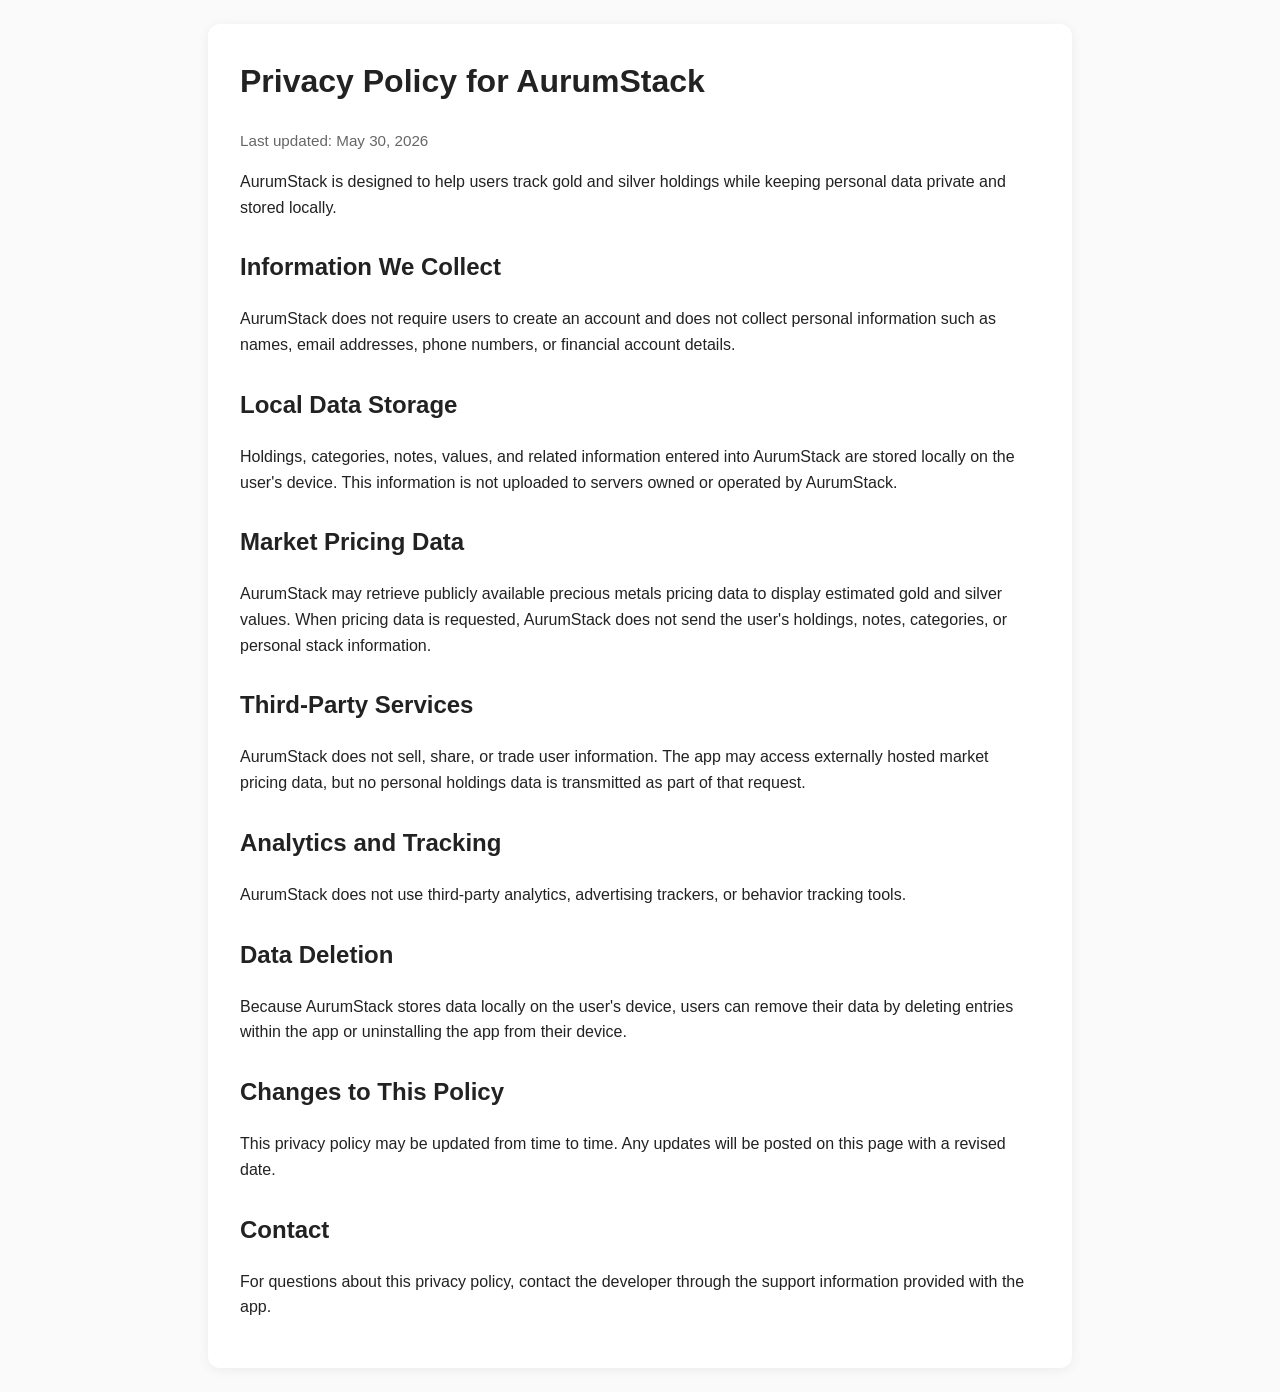
==== privacy.html @ fa4abbd5 "Add privacy policy for AurumStack This file contains the privacy policy for AurumStack, detailing da" ====
<!DOCTYPE html>
<html lang="en">
<head>
  <meta charset="UTF-8" />
  <meta name="viewport" content="width=device-width, initial-scale=1.0" />
  <title>AurumStack Privacy Policy</title>
  <style>
    body {
      font-family: -apple-system, BlinkMacSystemFont, "Segoe UI", Roboto, Arial, sans-serif;
      line-height: 1.6;
      margin: 0;
      padding: 24px;
      background: #fafafa;
      color: #222;
    }

    main {
      max-width: 800px;
      margin: 0 auto;
      background: #ffffff;
      padding: 32px;
      border-radius: 12px;
      box-shadow: 0 2px 12px rgba(0,0,0,0.06);
    }

    h1 {
      margin-top: 0;
    }

    h2 {
      margin-top: 28px;
    }

    .updated {
      color: #666;
      font-size: 0.95rem;
    }
  </style>
</head>
<body>
  <main>
    <h1>Privacy Policy for AurumStack</h1>
    <p class="updated">Last updated: May 30, 2026</p>

    <p>
      AurumStack is designed to help users track gold and silver holdings while keeping personal data private and stored locally.
    </p>

    <h2>Information We Collect</h2>
    <p>
      AurumStack does not require users to create an account and does not collect personal information such as names, email addresses, phone numbers, or financial account details.
    </p>

    <h2>Local Data Storage</h2>
    <p>
      Holdings, categories, notes, values, and related information entered into AurumStack are stored locally on the user's device. This information is not uploaded to servers owned or operated by AurumStack.
    </p>

    <h2>Market Pricing Data</h2>
    <p>
      AurumStack may retrieve publicly available precious metals pricing data to display estimated gold and silver values. When pricing data is requested, AurumStack does not send the user's holdings, notes, categories, or personal stack information.
    </p>

    <h2>Third-Party Services</h2>
    <p>
      AurumStack does not sell, share, or trade user information. The app may access externally hosted market pricing data, but no personal holdings data is transmitted as part of that request.
    </p>

    <h2>Analytics and Tracking</h2>
    <p>
      AurumStack does not use third-party analytics, advertising trackers, or behavior tracking tools.
    </p>

    <h2>Data Deletion</h2>
    <p>
      Because AurumStack stores data locally on the user's device, users can remove their data by deleting entries within the app or uninstalling the app from their device.
    </p>

    <h2>Changes to This Policy</h2>
    <p>
      This privacy policy may be updated from time to time. Any updates will be posted on this page with a revised date.
    </p>

    <h2>Contact</h2>
    <p>
      For questions about this privacy policy, contact the developer through the support information provided with the app.
    </p>
  </main>
</body>
</html>
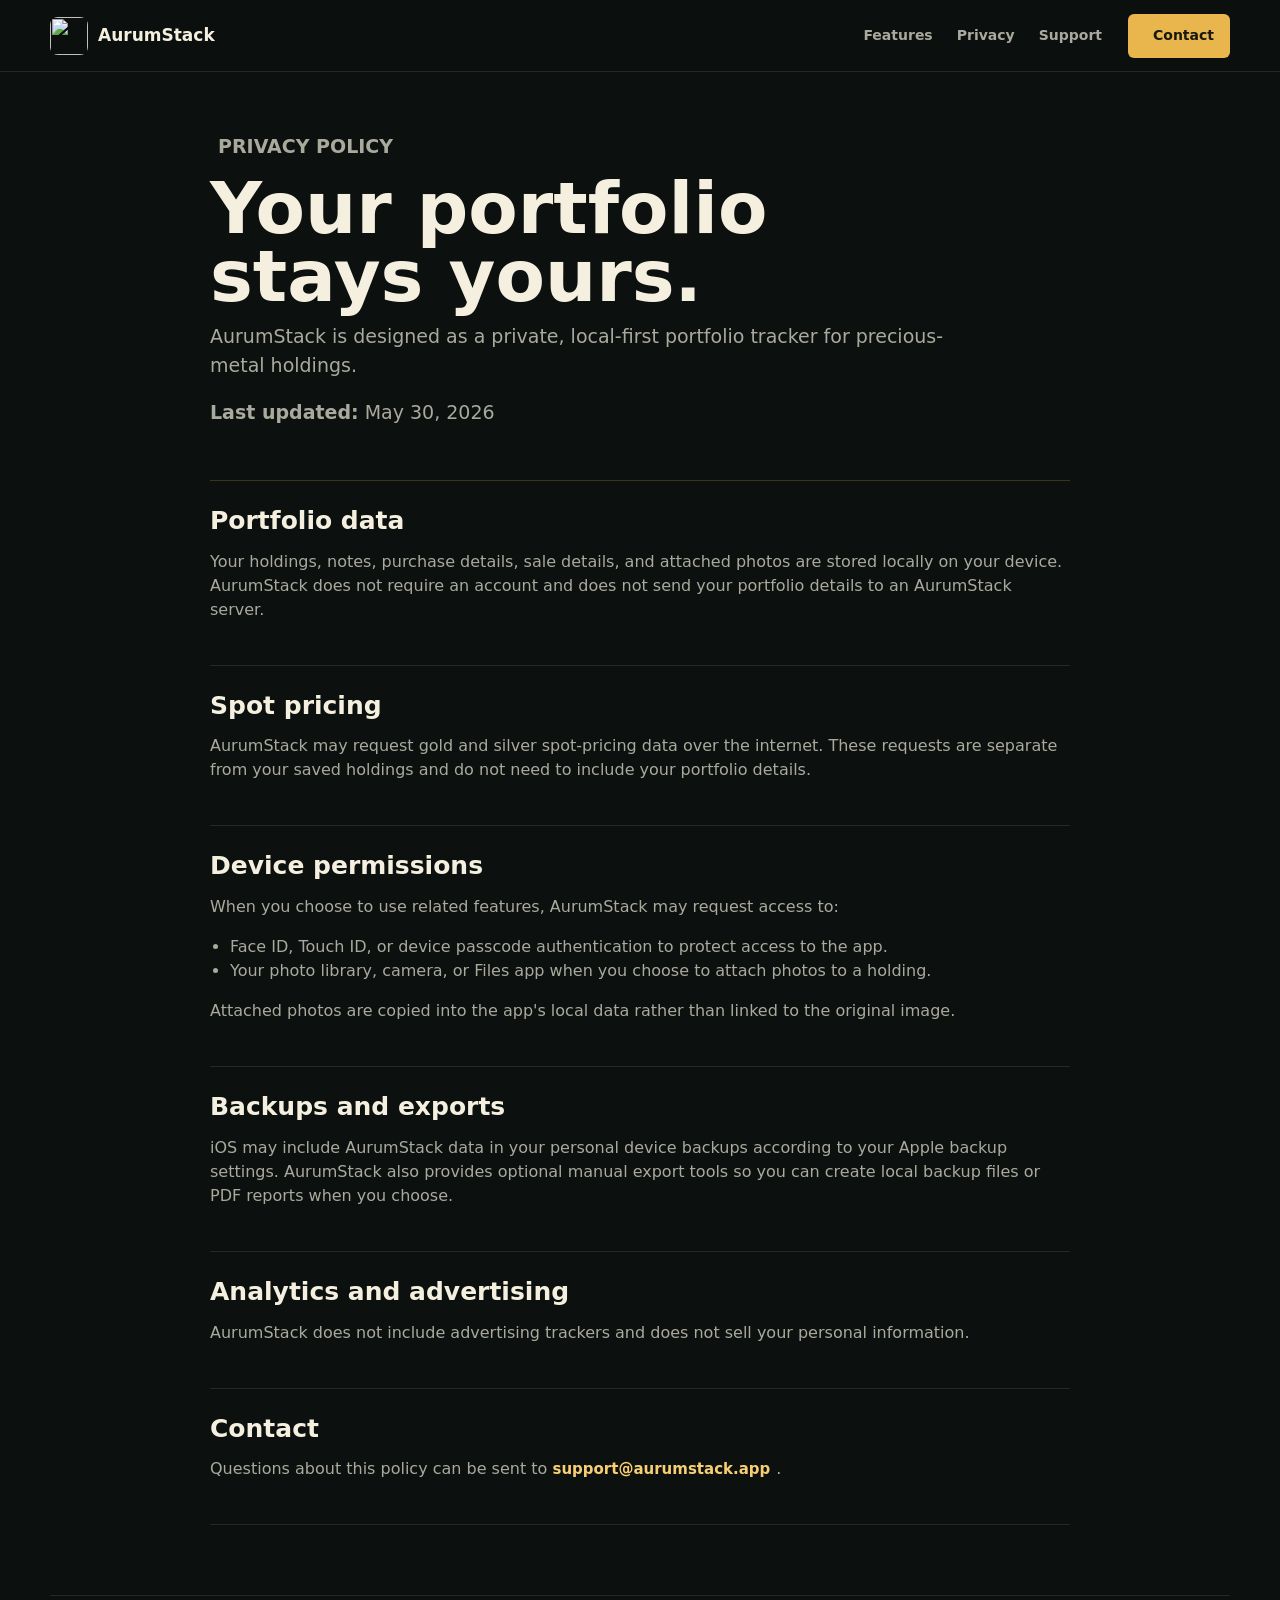
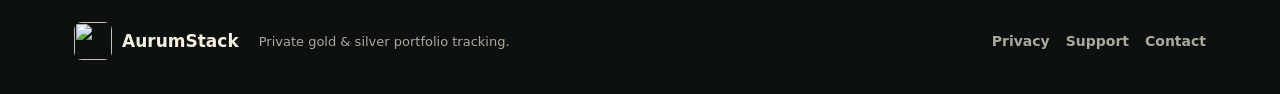
==== commit 15e7f028: "Add files via upload" ====
--- a/privacy.html
+++ b/privacy.html
@@ -1,90 +1,98 @@
 <!DOCTYPE html>
 <html lang="en">
 <head>
-  <meta charset="UTF-8" />
-  <meta name="viewport" content="width=device-width, initial-scale=1.0" />
-  <title>AurumStack Privacy Policy</title>
-  <style>
-    body {
-      font-family: -apple-system, BlinkMacSystemFont, "Segoe UI", Roboto, Arial, sans-serif;
-      line-height: 1.6;
-      margin: 0;
-      padding: 24px;
-      background: #fafafa;
-      color: #222;
-    }
-
-    main {
-      max-width: 800px;
-      margin: 0 auto;
-      background: #ffffff;
-      padding: 32px;
-      border-radius: 12px;
-      box-shadow: 0 2px 12px rgba(0,0,0,0.06);
-    }
-
-    h1 {
-      margin-top: 0;
-    }
-
-    h2 {
-      margin-top: 28px;
-    }
-
-    .updated {
-      color: #666;
-      font-size: 0.95rem;
-    }
-  </style>
+  <meta charset="UTF-8">
+  <meta name="viewport" content="width=device-width, initial-scale=1.0">
+  <meta name="description" content="AurumStack privacy policy.">
+  <title>Privacy Policy | AurumStack</title>
+  <link rel="icon" href="assets/aurumstack-icon.png">
+  <link rel="stylesheet" href="styles.css">
+  <script src="https://unpkg.com/lucide@latest/dist/umd/lucide.min.js" defer></script>
+  <script src="script.js" defer></script>
 </head>
 <body>
-  <main>
-    <h1>Privacy Policy for AurumStack</h1>
-    <p class="updated">Last updated: May 30, 2026</p>
+  <header class="site-header">
+    <a class="brand" href="index.html" aria-label="AurumStack home">
+      <img src="assets/aurumstack-icon.png" alt="">
+      <span>AurumStack</span>
+    </a>
+    <nav class="desktop-nav" aria-label="Main navigation">
+      <a href="index.html#features">Features</a>
+      <a href="privacy.html">Privacy</a>
+      <a href="support.html">Support</a>
+    </nav>
+    <a class="header-cta" href="mailto:support@aurumstack.app">
+      <i data-lucide="mail"></i>
+      <span>Contact</span>
+    </a>
+    <button class="mobile-menu-button" type="button" aria-label="Open navigation" aria-expanded="false">
+      <i data-lucide="menu"></i>
+    </button>
+  </header>
+  <nav class="mobile-nav" aria-label="Mobile navigation">
+    <a href="index.html">Home</a>
+    <a href="index.html#features">Features</a>
+    <a href="privacy.html">Privacy</a>
+    <a href="support.html">Support</a>
+  </nav>
 
-    <p>
-      AurumStack is designed to help users track gold and silver holdings while keeping personal data private and stored locally.
-    </p>
+  <main class="page-main">
+    <div class="page-wrap">
+      <section class="page-intro">
+        <p class="eyebrow"><i data-lucide="shield-check"></i> Privacy Policy</p>
+        <h1>Your portfolio stays yours.</h1>
+        <p>AurumStack is designed as a private, local-first portfolio tracker for precious-metal holdings.</p>
+        <p><strong>Last updated:</strong> May 30, 2026</p>
+      </section>
 
-    <h2>Information We Collect</h2>
-    <p>
-      AurumStack does not require users to create an account and does not collect personal information such as names, email addresses, phone numbers, or financial account details.
-    </p>
+      <section class="content-block">
+        <h2>Portfolio data</h2>
+        <p>Your holdings, notes, purchase details, sale details, and attached photos are stored locally on your device. AurumStack does not require an account and does not send your portfolio details to an AurumStack server.</p>
+      </section>
 
-    <h2>Local Data Storage</h2>
-    <p>
-      Holdings, categories, notes, values, and related information entered into AurumStack are stored locally on the user's device. This information is not uploaded to servers owned or operated by AurumStack.
-    </p>
+      <section class="content-block">
+        <h2>Spot pricing</h2>
+        <p>AurumStack may request gold and silver spot-pricing data over the internet. These requests are separate from your saved holdings and do not need to include your portfolio details.</p>
+      </section>
 
-    <h2>Market Pricing Data</h2>
-    <p>
-      AurumStack may retrieve publicly available precious metals pricing data to display estimated gold and silver values. When pricing data is requested, AurumStack does not send the user's holdings, notes, categories, or personal stack information.
-    </p>
+      <section class="content-block">
+        <h2>Device permissions</h2>
+        <p>When you choose to use related features, AurumStack may request access to:</p>
+        <ul>
+          <li>Face ID, Touch ID, or device passcode authentication to protect access to the app.</li>
+          <li>Your photo library, camera, or Files app when you choose to attach photos to a holding.</li>
+        </ul>
+        <p>Attached photos are copied into the app's local data rather than linked to the original image.</p>
+      </section>
 
-    <h2>Third-Party Services</h2>
-    <p>
-      AurumStack does not sell, share, or trade user information. The app may access externally hosted market pricing data, but no personal holdings data is transmitted as part of that request.
-    </p>
+      <section class="content-block">
+        <h2>Backups and exports</h2>
+        <p>iOS may include AurumStack data in your personal device backups according to your Apple backup settings. AurumStack also provides optional manual export tools so you can create local backup files or PDF reports when you choose.</p>
+      </section>
 
-    <h2>Analytics and Tracking</h2>
-    <p>
-      AurumStack does not use third-party analytics, advertising trackers, or behavior tracking tools.
-    </p>
+      <section class="content-block">
+        <h2>Analytics and advertising</h2>
+        <p>AurumStack does not include advertising trackers and does not sell your personal information.</p>
+      </section>
 
-    <h2>Data Deletion</h2>
-    <p>
-      Because AurumStack stores data locally on the user's device, users can remove their data by deleting entries within the app or uninstalling the app from their device.
-    </p>
+      <section class="content-block">
+        <h2>Contact</h2>
+        <p>Questions about this policy can be sent to <a class="text-link" href="mailto:support@aurumstack.app">support@aurumstack.app <i data-lucide="arrow-up-right"></i></a>.</p>
+      </section>
+    </div>
+  </main>
 
-    <h2>Changes to This Policy</h2>
-    <p>
-      This privacy policy may be updated from time to time. Any updates will be posted on this page with a revised date.
-    </p>
-
-    <h2>Contact</h2>
-    <p>
-      For questions about this privacy policy, contact the developer through the support information provided with the app.
-    </p>
-  </main>
+  <footer>
+    <a class="brand" href="index.html">
+      <img src="assets/aurumstack-icon.png" alt="">
+      <span>AurumStack</span>
+    </a>
+    <p>Private gold & silver portfolio tracking.</p>
+    <nav aria-label="Footer navigation">
+      <a href="privacy.html">Privacy</a>
+      <a href="support.html">Support</a>
+      <a href="mailto:support@aurumstack.app">Contact</a>
+    </nav>
+  </footer>
 </body>
 </html>
--- a/styles.css
+++ b/styles.css
@@ -0,0 +1,264 @@
+:root {
+  --bg: #0c100f;
+  --bg-soft: #131715;
+  --panel: #1a1d1a;
+  --panel-warm: #211d16;
+  --ink: #f4efdf;
+  --muted: #aaa99d;
+  --gold: #e9b64d;
+  --gold-soft: #f8ce73;
+  --silver: #b7c4c8;
+  --green: #6eb787;
+  --line: rgba(233, 182, 77, 0.22);
+  --line-soft: rgba(244, 239, 223, 0.11);
+  --max: 1180px;
+}
+
+* { box-sizing: border-box; }
+html { scroll-behavior: smooth; }
+body {
+  margin: 0;
+  background: var(--bg);
+  color: var(--ink);
+  font-family: Inter, ui-sans-serif, system-ui, -apple-system, BlinkMacSystemFont, "Segoe UI", sans-serif;
+  line-height: 1.5;
+}
+a { color: inherit; text-decoration: none; }
+button, a { -webkit-tap-highlight-color: transparent; }
+img { max-width: 100%; display: block; }
+.site-header {
+  position: fixed;
+  z-index: 20;
+  top: 0;
+  left: 0;
+  right: 0;
+  height: 72px;
+  padding: 0 max(22px, calc((100vw - var(--max)) / 2));
+  display: flex;
+  align-items: center;
+  gap: 26px;
+  background: rgba(12, 16, 15, 0.9);
+  border-bottom: 1px solid var(--line-soft);
+  backdrop-filter: blur(18px);
+}
+.brand { display: flex; align-items: center; gap: 10px; font-size: 17px; font-weight: 800; }
+.brand img { width: 38px; height: 38px; border-radius: 8px; object-fit: cover; }
+.desktop-nav { display: flex; gap: 24px; margin-left: auto; }
+.desktop-nav a, footer nav a { color: var(--muted); font-size: 14px; font-weight: 700; transition: color .2s ease; }
+.desktop-nav a:hover, footer nav a:hover { color: var(--gold-soft); }
+.header-cta, .button {
+  display: inline-flex;
+  align-items: center;
+  justify-content: center;
+  gap: 9px;
+  min-height: 44px;
+  padding: 0 15px;
+  border: 1px solid transparent;
+  border-radius: 6px;
+  font-size: 14px;
+  font-weight: 800;
+  transition: transform .2s ease, background .2s ease, border-color .2s ease;
+}
+.header-cta { color: #171810; background: var(--gold); }
+.header-cta:hover, .button:hover { transform: translateY(-2px); }
+.button-primary { color: #171810; background: var(--gold-soft); }
+.button-secondary { color: var(--ink); background: rgba(12, 16, 15, 0.56); border-color: var(--line); }
+.header-cta svg, .button svg, .eyebrow svg, .text-link svg { width: 16px; height: 16px; }
+.mobile-menu-button { display: none; margin-left: auto; color: var(--ink); background: none; border: 0; }
+.mobile-menu-button svg { width: 26px; height: 26px; }
+.mobile-nav { display: none; }
+
+.hero {
+  position: relative;
+  min-height: min(860px, 92vh);
+  padding: 116px 24px 48px;
+  overflow: hidden;
+  background: #11110f;
+}
+.hero-wordmark {
+  position: absolute;
+  inset: -4% -4% auto auto;
+  width: min(1380px, 112vw);
+  height: 106%;
+  object-fit: cover;
+  object-position: center;
+  opacity: .46;
+}
+.hero-shade {
+  position: absolute;
+  inset: 0;
+  background: linear-gradient(90deg, rgba(12,16,15,.98) 4%, rgba(12,16,15,.89) 39%, rgba(12,16,15,.47) 72%, rgba(12,16,15,.32));
+}
+.hero-inner {
+  position: relative;
+  max-width: var(--max);
+  height: 100%;
+  min-height: 670px;
+  margin: 0 auto;
+}
+.hero-copy { position: relative; z-index: 3; max-width: 640px; padding-top: 84px; }
+.eyebrow {
+  display: flex;
+  align-items: center;
+  gap: 8px;
+  margin: 0 0 13px;
+  color: var(--gold-soft);
+  font-size: 12px;
+  font-weight: 900;
+  letter-spacing: 0;
+  text-transform: uppercase;
+}
+h1, h2, h3, p { margin-top: 0; }
+h1 { margin-bottom: 12px; font-family: Georgia, serif; font-size: clamp(64px, 8vw, 116px); font-weight: 500; line-height: .95; }
+h2 { margin-bottom: 16px; font-size: clamp(34px, 5vw, 58px); line-height: 1.03; }
+h3 { margin-bottom: 9px; font-size: 20px; line-height: 1.2; }
+.hero-lead { max-width: 600px; margin-bottom: 13px; color: #fff7df; font-size: clamp(24px, 3vw, 38px); font-weight: 800; line-height: 1.14; }
+.hero-body { max-width: 550px; color: var(--muted); font-size: 18px; }
+.hero-actions { display: flex; flex-wrap: wrap; gap: 11px; margin-top: 26px; }
+.platform-note { display: flex; flex-wrap: wrap; gap: 17px; margin-top: 28px; color: var(--silver); font-size: 13px; font-weight: 800; }
+.platform-note span { display: flex; align-items: center; gap: 7px; }
+.platform-note svg { width: 15px; height: 15px; color: var(--green); }
+
+.phone-scene { position: absolute; z-index: 2; right: 20px; bottom: -88px; width: 360px; transform: rotate(4deg); }
+.phone { padding: 10px; border: 2px solid rgba(240,205,118,.88); border-radius: 48px; background: #080a09; box-shadow: 0 25px 60px rgba(0,0,0,.38); }
+.phone-screen { min-height: 694px; padding: 21px 16px 20px; overflow: hidden; border-radius: 38px; background: #101311; }
+.phone-island { position: absolute; z-index: 1; top: 19px; left: 50%; width: 92px; height: 23px; transform: translateX(-50%); border-radius: 20px; background: #050505; }
+.phone-topbar { display: flex; justify-content: space-between; padding: 1px 7px 20px; color: #f9f5eb; font-size: 11px; font-weight: 800; }
+.phone-topbar div { display: flex; gap: 5px; }
+.phone-topbar svg { width: 12px; height: 12px; }
+.app-header { display: flex; align-items: center; gap: 9px; padding: 11px 0 13px; border-bottom: 1px solid var(--line-soft); }
+.app-header img { width: 33px; height: 33px; border-radius: 7px; }
+.app-header div { display: flex; flex: 1; flex-direction: column; }
+.app-header strong { font-family: Georgia, serif; font-size: 18px; }
+.app-header span, .app-balance span, .app-section-heading small, .holding-list small { color: var(--muted); font-size: 10px; }
+.app-header svg { width: 18px; }
+.app-balance { padding: 26px 0 18px; }
+.app-balance span, .app-balance strong, .app-balance small { display: block; }
+.app-balance strong { margin: 2px 0 8px; color: #fff8e9; font-size: 32px; }
+.app-balance small { display: flex; align-items: center; gap: 5px; color: var(--green); }
+.app-balance svg { width: 12px; height: 12px; }
+.spot-row { display: grid; grid-template-columns: 1fr 1fr; gap: 9px; }
+.spot-row div { padding: 12px; border: 1px solid var(--line); border-radius: 6px; background: var(--panel-warm); }
+.spot-row span, .spot-row strong, .spot-row small { display: block; }
+.spot-row span { color: var(--gold); font-size: 9px; font-weight: 900; }
+.spot-row strong { font-size: 18px; }
+.spot-row small { color: var(--muted); font-size: 9px; }
+.app-section-heading { display: flex; justify-content: space-between; align-items: center; padding: 20px 0 10px; }
+.app-section-heading div { display: flex; flex-direction: column; }
+.app-section-heading span { font-weight: 800; }
+.app-section-heading svg { width: 28px; height: 28px; padding: 7px; color: #171810; border-radius: 50%; background: var(--gold); }
+.holding-list { display: grid; gap: 8px; }
+.holding-list article { display: flex; align-items: center; gap: 9px; padding: 11px 9px; border: 1px solid var(--line-soft); border-radius: 6px; background: #181b18; }
+.holding-list article div:nth-child(2) { display: flex; flex: 1; flex-direction: column; min-width: 0; }
+.holding-list strong { overflow: hidden; font-size: 12px; text-overflow: ellipsis; white-space: nowrap; }
+.holding-list b { color: #fff3d0; font-size: 13px; }
+.metal { display: grid; width: 26px; height: 26px; place-items: center; border-radius: 50%; }
+.metal svg { width: 12px; height: 12px; fill: currentColor; }
+.metal.gold { color: var(--gold); background: rgba(233,182,77,.15); }
+.metal.silver { color: var(--silver); background: rgba(183,196,200,.13); }
+
+.intro-band, .modes-band { padding: 104px 24px; background: var(--bg-soft); }
+.section-heading { max-width: 760px; margin: 0 auto 42px; text-align: center; }
+.section-heading .eyebrow { justify-content: center; }
+.section-heading p:last-child { color: var(--muted); font-size: 18px; }
+.feature-grid { display: grid; max-width: var(--max); margin: auto; grid-template-columns: repeat(4, 1fr); border: 1px solid var(--line-soft); }
+.feature-card { min-height: 254px; padding: 28px 24px; border-right: 1px solid var(--line-soft); background: var(--panel); }
+.feature-card:last-child { border-right: 0; }
+.feature-card > svg { width: 30px; height: 30px; margin-bottom: 30px; color: var(--gold); }
+.feature-card p { color: var(--muted); font-size: 15px; }
+
+.privacy-band { padding: 104px 24px; background: #101715; }
+.privacy-inner { display: grid; max-width: var(--max); margin: auto; grid-template-columns: 1.1fr .9fr; gap: 80px; align-items: center; }
+.privacy-copy p:not(.eyebrow) { max-width: 650px; color: var(--muted); font-size: 19px; }
+.text-link { display: inline-flex; align-items: center; gap: 6px; color: var(--gold-soft); font-size: 15px; font-weight: 900; }
+.privacy-points { display: grid; grid-template-columns: 1fr 1fr; border-top: 1px solid rgba(110,183,135,.34); border-left: 1px solid rgba(110,183,135,.34); }
+.privacy-points div { min-height: 142px; padding: 20px; border-right: 1px solid rgba(110,183,135,.34); border-bottom: 1px solid rgba(110,183,135,.34); }
+.privacy-points svg { display: block; width: 25px; margin-bottom: 18px; color: var(--green); }
+.privacy-points span { font-size: 15px; font-weight: 800; }
+
+.modes { display: grid; max-width: 940px; margin: auto; grid-template-columns: 1fr 1fr; gap: 1px; background: var(--line); }
+.modes article { min-height: 260px; padding: 34px; background: var(--panel); }
+.mode-number { display: block; margin-bottom: 54px; color: var(--gold); font-size: 13px; font-weight: 900; }
+.modes p { color: var(--muted); }
+.platform-band { display: flex; max-width: var(--max); margin: auto; padding: 92px 24px; align-items: end; justify-content: space-between; gap: 32px; }
+.platform-band h2 { margin-bottom: 0; font-size: clamp(32px, 4vw, 52px); }
+footer {
+  display: flex;
+  max-width: var(--max);
+  margin: auto;
+  padding: 26px 24px 34px;
+  align-items: center;
+  gap: 20px;
+  border-top: 1px solid var(--line-soft);
+}
+footer p { flex: 1; margin: 0; color: var(--muted); font-size: 13px; }
+footer nav { display: flex; gap: 16px; }
+
+.page-main { min-height: calc(100vh - 100px); padding: 132px 24px 70px; }
+.page-wrap { max-width: 860px; margin: auto; }
+.page-intro { padding-bottom: 34px; border-bottom: 1px solid var(--line); }
+.page-intro h1 { max-width: 760px; font-family: inherit; font-size: clamp(42px, 6vw, 72px); font-weight: 900; }
+.page-intro p { max-width: 740px; color: var(--muted); font-size: 19px; }
+.content-block { padding: 27px 0; border-bottom: 1px solid var(--line-soft); }
+.content-block h2 { font-size: 25px; }
+.content-block p, .content-block li { color: var(--muted); }
+.content-block ul { padding-left: 20px; }
+.support-grid { display: grid; grid-template-columns: 1fr 1fr; gap: 12px; margin-top: 28px; }
+.support-grid a { min-height: 160px; padding: 22px; border: 1px solid var(--line); border-radius: 6px; background: var(--panel); }
+.support-grid svg { width: 25px; color: var(--gold); }
+.support-grid h2 { margin: 22px 0 7px; font-size: 20px; }
+.support-grid p { color: var(--muted); font-size: 14px; }
+
+@media (max-width: 900px) {
+  .desktop-nav, .header-cta { display: none; }
+  .mobile-menu-button { display: block; }
+  .mobile-nav {
+    position: fixed;
+    z-index: 19;
+    top: 72px;
+    left: 0;
+    right: 0;
+    display: grid;
+    gap: 1px;
+    max-height: 0;
+    overflow: hidden;
+    background: var(--bg);
+    transition: max-height .3s ease;
+  }
+  .mobile-nav.open { max-height: 330px; border-bottom: 1px solid var(--line); }
+  .mobile-nav a { padding: 14px 22px; color: var(--muted); border-top: 1px solid var(--line-soft); font-weight: 800; }
+  .hero { min-height: 1000px; }
+  .hero-inner { min-height: 888px; }
+  .hero-copy { padding-top: 24px; }
+  .hero-wordmark { inset: 0 auto auto 0; width: 150%; height: 66%; opacity: .24; object-position: center; }
+  .hero-shade { background: linear-gradient(180deg, rgba(12,16,15,.95), rgba(12,16,15,.82) 52%, rgba(12,16,15,.97)); }
+  .phone-scene { right: 50%; bottom: -280px; width: 320px; transform: translateX(50%) rotate(1deg); }
+  .phone-screen { min-height: 630px; }
+  .feature-grid { grid-template-columns: 1fr 1fr; }
+  .feature-card:nth-child(2) { border-right: 0; }
+  .feature-card:nth-child(-n+2) { border-bottom: 1px solid var(--line-soft); }
+  .privacy-inner { grid-template-columns: 1fr; gap: 34px; }
+  .platform-band { align-items: start; flex-direction: column; }
+}
+@media (max-width: 560px) {
+  .site-header { padding: 0 17px; }
+  .hero { min-height: 1035px; padding: 104px 18px 28px; }
+  h1 { font-size: 68px; }
+  .hero-lead { font-size: 27px; }
+  .hero-body { font-size: 16px; }
+  .hero-actions .button { width: 100%; }
+  .phone-scene { bottom: -235px; width: 294px; }
+  .phone-screen { min-height: 610px; }
+  .intro-band, .modes-band, .privacy-band { padding: 76px 18px; }
+  .feature-grid, .modes, .support-grid { grid-template-columns: 1fr; }
+  .feature-card { min-height: auto; border-right: 0; border-bottom: 1px solid var(--line-soft); }
+  .feature-card:last-child { border-bottom: 0; }
+  .privacy-points div { min-height: 124px; padding: 15px; }
+  .modes article { min-height: auto; padding: 25px; }
+  .mode-number { margin-bottom: 33px; }
+  .platform-band { padding: 70px 18px; }
+  footer { flex-wrap: wrap; padding: 22px 18px 28px; }
+  footer p { order: 3; flex-basis: 100%; }
+  footer nav { margin-left: auto; }
+  .page-main { padding: 112px 18px 54px; }
+}
